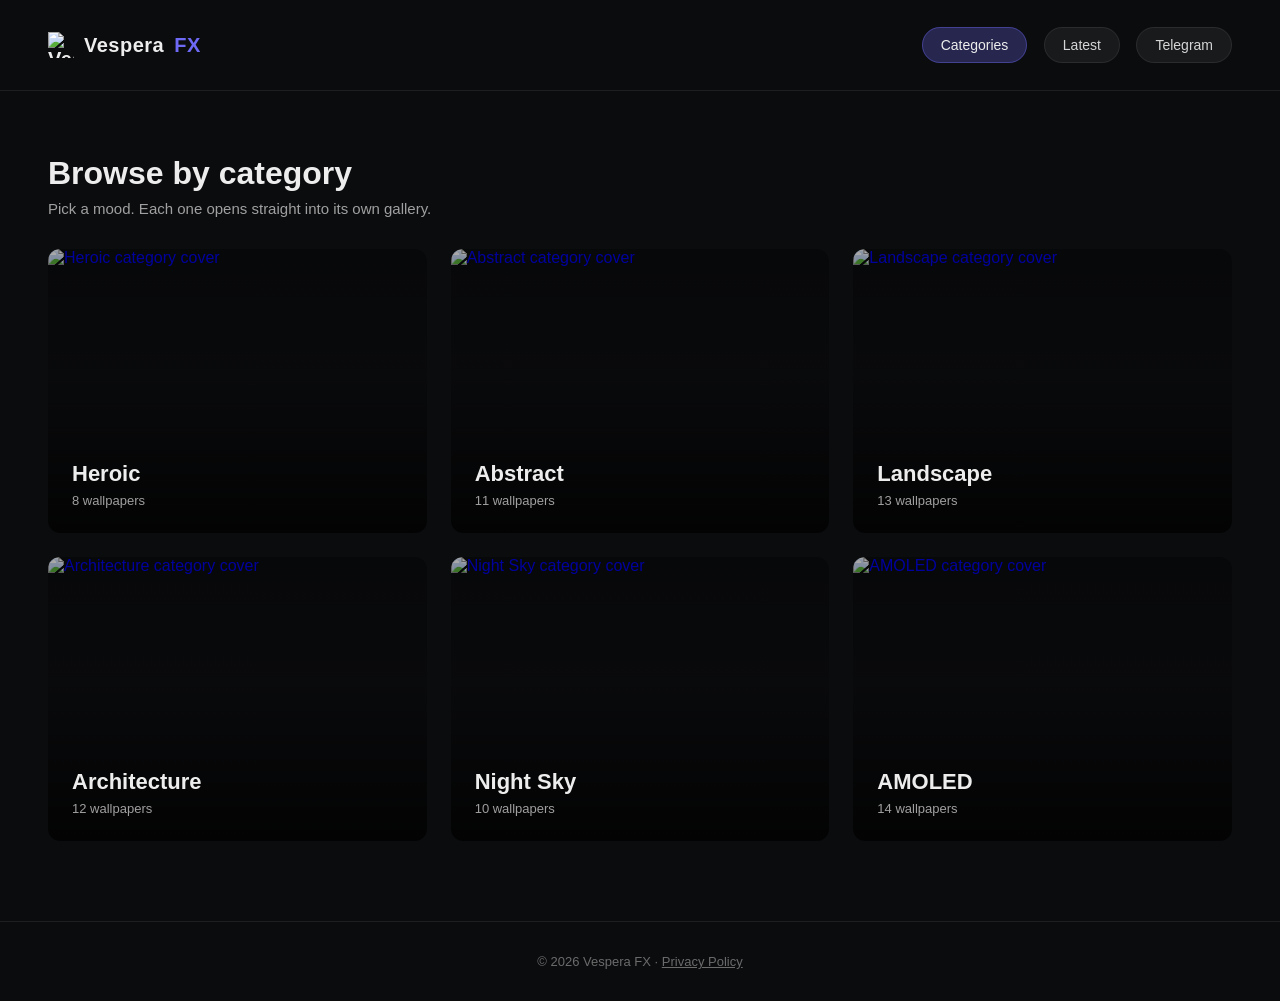
==== categories.html @ 29bd3b5e "Improve lightbox accessibility and keyboard support" ====
<!DOCTYPE html>
<html lang="en">
<head>
  <meta charset="UTF-8">
  <meta name="viewport" content="width=device-width, initial-scale=1.0">
  <title>Categories — Vespera FX</title>
  <meta name="description" content="Browse Vespera FX wallpaper categories: Abstract, AMOLED, Architecture, Heroic, Landscape, and Night Sky.">
  <link rel="canonical" href="https://vesperalabs.github.io/vespera-fx/categories.html">
  <meta property="og:type" content="website">
  <meta property="og:site_name" content="Vespera FX">
  <meta property="og:title" content="Wallpaper Categories — Vespera FX">
  <meta property="og:description" content="Browse dark and minimal wallpapers by mood and category.">
  <meta property="og:url" content="https://vesperalabs.github.io/vespera-fx/categories.html">
  <meta property="og:image" content="https://vesperalabs.github.io/vespera-fx/images/nightsky-crescent-moon.jpg">
  <meta property="og:image:alt" content="Veiled Crescent wallpaper: a crescent moon partially eclipsed by drifting storm clouds">
  <meta name="twitter:card" content="summary">
  <meta name="twitter:title" content="Wallpaper Categories — Vespera FX">
  <meta name="twitter:description" content="Browse dark and minimal wallpapers by mood and category.">
  <meta name="twitter:image" content="https://vesperalabs.github.io/vespera-fx/images/nightsky-crescent-moon.jpg">
  <link rel="icon" type="image/png" href="logo.png">
  <link rel="stylesheet" href="styles.css?v=7">
</head>

<body>

  <header>
    <div class="logo"><img src="logo.png" alt="Vespera FX logo" class="logo-icon">Vespera<span>FX</span></div>
    <nav>
      <a href="categories.html" class="active">Categories</a>
      <a href="index.html">Latest</a>
      <a href="https://t.me/VesperaLabs" target="_blank" rel="noopener">Telegram</a>
    </nav>
  </header>

  <section class="page-heading">
    <h1>Browse by category</h1>
    <p>Pick a mood. Each one opens straight into its own gallery.</p>
  </section>

  <!-- This is now a picker: 3 tiles, 3 clicks, no scrolling through everything at once. -->
  <section class="category-grid">

    <a href="category-heroic.html" class="category-tile">
      <img src="images/thumbs/hero-caped-silhouette.jpg" alt="Heroic category cover" loading="lazy">
      <div class="category-tile-text">
        <h3>Heroic</h3>
        <span>8 wallpapers</span>
      </div>
    </a>

    <a href="category-abstract.html" class="category-tile">
      <img src="images/thumbs/glass-orb.jpg" alt="Abstract category cover" loading="lazy">
      <div class="category-tile-text">
        <h3>Abstract</h3>
        <span>11 wallpapers</span>
      </div>
    </a>

    <a href="category-landscape.html" class="category-tile">
      <img src="images/thumbs/ocean-horizon.jpg" alt="Landscape category cover" loading="lazy">
      <div class="category-tile-text">
        <h3>Landscape</h3>
        <span>13 wallpapers</span>
      </div>
    </a>

    <a href="category-architecture.html" class="category-tile">
      <img src="images/thumbs/spiral-staircase.jpg" alt="Architecture category cover" loading="lazy">
      <div class="category-tile-text">
        <h3>Architecture</h3>
        <span>12 wallpapers</span>
      </div>
    </a>

    <a href="category-nightsky.html" class="category-tile">
      <img src="images/thumbs/crescent-moon.jpg" alt="Night Sky category cover" loading="lazy">
      <div class="category-tile-text">
        <h3>Night Sky</h3>
        <span>10 wallpapers</span>
      </div>
    </a>

    <a href="category-amoled.html" class="category-tile">
      <img src="images/thumbs/amoled-orbit.jpg" alt="AMOLED category cover" loading="lazy">
      <div class="category-tile-text">
        <h3>AMOLED</h3>
        <span>14 wallpapers</span>
      </div>
    </a>

  </section>

  <footer style="text-align: center; padding: 32px 20px; border-top: 1px solid #1E1F22; color: #6B6B6B; font-size: 13px;">
    &copy; 2026 Vespera FX &middot; <a href="privacy.html" style="color: #6B6B6B;">Privacy Policy</a>
  </footer>
</body>
</html>
---- styles.css ----
/* This is CSS: it controls how things LOOK. HTML controls WHAT exists, CSS controls HOW it appears. */
/* This file is now shared by every page on the site - edit it once, every page updates. */

* {
  margin: 0;
  padding: 0;
  box-sizing: border-box;
  /* This resets every element to have no default spacing, so we control it ourselves */
}

body {
  background: #0B0C0E;
  color: #EDEDED;
  font-family: 'Helvetica Neue', Arial, sans-serif;
}

body.lightbox-open {
  overflow: hidden;
}

header {
  padding: 32px 48px;
  display: flex;
  justify-content: space-between;
  align-items: center;
  border-bottom: 1px solid #1E1F22;
}

.logo {
  font-size: 20px;
  font-weight: 600;
  letter-spacing: 0.5px;
  display: flex;
  align-items: center;
  gap: 10px;
}

.logo-icon {
  width: 26px;
  height: 26px;
  display: block;
}

.logo span {
  color: #6E6AF6;
  /* A single accent color used sparingly, on purpose */
}

nav a {
  color: #D5D5D5;
  text-decoration: none;
  margin-left: 12px;
  font-size: 14px;
  padding: 9px 18px;
  border-radius: 20px;
  background: rgba(255, 255, 255, 0.06);
  border: 1px solid rgba(255, 255, 255, 0.08);
  transition: background 0.2s ease, color 0.2s ease;
}

nav a:hover {
  background: rgba(110, 106, 246, 0.18);
  color: #EDEDED;
}

nav a.active {
  color: #EDEDED;
  background: rgba(110, 106, 246, 0.28);
  border-color: rgba(110, 106, 246, 0.4);
  /* Highlights whichever page you're currently on */
}

.hero {
  padding: 96px 48px 64px;
  max-width: 640px;
}

.hero h1 {
  font-size: 48px;
  line-height: 1.15;
  font-weight: 700;
  margin-bottom: 16px;
}

.hero p {
  color: #A0A0A0;
  font-size: 17px;
  line-height: 1.6;
}

.search-bar {
  padding: 0 48px 32px;
}

.search-bar input {
  width: 100%;
  max-width: 480px;
  background: #16171A;
  border: 1px solid #2A2B2E;
  border-radius: 8px;
  padding: 12px 16px;
  font-size: 15px;
  color: #EDEDED;
  font-family: inherit;
  outline: none;
  transition: border-color 0.15s ease;
}

.search-bar input::placeholder {
  color: #6B6C70;
}

.search-bar input:focus {
  border-color: #6E6AF6;
}

.no-results {
  display: none;
  padding: 0 48px 48px;
  color: #A0A0A0;
  font-size: 15px;
}

.page-heading {
  padding: 64px 48px 32px;
}

.page-heading h1 {
  font-size: 32px;
  margin-bottom: 8px;
}

.page-heading p {
  color: #A0A0A0;
  font-size: 15px;
}

.category-label {
  padding: 0 48px;
  font-size: 13px;
  color: #6E6AF6;
  text-transform: uppercase;
  letter-spacing: 1px;
  margin-bottom: 16px;
  margin-top: 40px;
}

/* --- Category picker tiles (the categories.html hub page) --- */

.category-grid {
  display: grid;
  grid-template-columns: repeat(auto-fill, minmax(280px, 1fr));
  gap: 24px;
  padding: 0 48px 80px;
}

.category-tile {
  position: relative;
  aspect-ratio: 4 / 3;
  border-radius: 12px;
  overflow: hidden;
  text-decoration: none;
  display: block;
  cursor: pointer;
}

.category-tile img {
  width: 100%;
  height: 100%;
  object-fit: cover;
  transition: transform 0.3s ease;
}

.category-tile:hover img {
  transform: scale(1.05);
}

.category-tile::after {
  content: "";
  position: absolute;
  inset: 0;
  background: linear-gradient(to top, rgba(0,0,0,0.75) 0%, rgba(0,0,0,0.2) 55%, rgba(0,0,0,0.35) 100%);
  /* Darkens the whole tile evenly so white text is readable no matter what the cover image looks like */
}

.category-tile-text {
  position: absolute;
  bottom: 0;
  left: 0;
  right: 0;
  padding: 24px;
  z-index: 1;
}

.category-tile-text h3 {
  font-size: 22px;
  color: #EDEDED;
  margin-bottom: 4px;
}

.category-tile-text span {
  font-size: 13px;
  color: #A0A0A0;
}

.breadcrumb {
  padding: 0 48px;
  margin-top: 24px;
}

.breadcrumb a {
  color: #A0A0A0;
  text-decoration: none;
  font-size: 14px;
}

.breadcrumb a:hover {
  color: #EDEDED;
}

.grid {
  display: grid;
  grid-template-columns: repeat(auto-fill, minmax(260px, 1fr));
  gap: 20px;
  padding: 0 48px 80px;
  /* auto-fill + minmax means the grid rearranges itself on any screen size */
}

.card {
  aspect-ratio: 9 / 16;
  border-radius: 10px;
  position: relative;
  overflow: hidden;
  /* overflow: hidden makes sure the image respects the rounded corners instead of poking out square */
}

.card img {
  width: 100%;
  height: 100%;
  object-fit: cover;
  display: block;
  /* object-fit: cover crops the image to fill the card without stretching or squishing it */
  transition: transform 0.3s ease;
}

.card:hover img {
  transform: scale(1.04);
  /* A tiny zoom on hover - a small, deliberate touch instead of a flashy effect */
}

.card .label {
  position: absolute;
  bottom: 0;
  left: 0;
  right: 0;
  padding: 16px;
  font-size: 13px;
  color: #EDEDED;
  background: linear-gradient(to top, rgba(0,0,0,0.65), transparent);
  /* This gradient overlay is what makes white text readable over ANY image, dark or light */
}

.card {
  cursor: pointer;
  /* Signals to the visitor that clicking this does something */
}

.card:focus-visible,
.lightbox-close:focus-visible,
.lightbox-download:focus-visible {
  outline: 3px solid #A9A6FF;
  outline-offset: 3px;
}

/* --- Lightbox: the full-screen viewer that appears when you click a card --- */

.lightbox {
  display: none;
  /* Hidden by default. JavaScript adds the "open" class to reveal it. */
  position: fixed;
  inset: 0;
  /* inset: 0 is shorthand for top/right/bottom/left: 0 - covers the whole screen */
  background: rgba(5, 5, 8, 0.92);
  z-index: 100;
  flex-direction: column;
  align-items: center;
  justify-content: center;
  gap: 20px;
  padding: 40px;
}

.lightbox.open {
  display: flex;
  /* This is the only rule that matters for showing/hiding - JS just toggles this class */
}

.lightbox-image {
  max-width: 90vw;
  max-height: 75vh;
  object-fit: contain;
  border-radius: 8px;
}

.lightbox-download {
  background: #6E6AF6;
  color: #EDEDED;
  text-decoration: none;
  padding: 12px 28px;
  border-radius: 6px;
  font-size: 14px;
  font-weight: 600;
}

.lightbox-close {
  position: absolute;
  top: 24px;
  right: 32px;
  background: none;
  border: none;
  color: #EDEDED;
  font-size: 32px;
  cursor: pointer;
  line-height: 1;
}

.lightbox-info {
  text-align: center;
}

.lightbox-info h3 {
  font-size: 18px;
  color: #EDEDED;
  margin-bottom: 4px;
}

.lightbox-info .meta {
  font-size: 13px;
  color: #A0A0A0;
  /* Shows "1152 x 896 · 461 KB" style details, pulled from each image's real file data */
}

/* --- Mobile adjustments: everything above was sized for desktop. --- */
/* This block only applies below 600px wide, i.e. phones. */
@media (max-width: 600px) {

  header {
    flex-direction: column;
    align-items: flex-start;
    gap: 14px;
    padding: 18px 20px;
  }

  nav {
    display: flex;
    width: 100%;
    gap: 8px;
  }

  nav a {
    flex: 1;
    text-align: center;
    margin-left: 0;
    padding: 9px 8px;
    font-size: 13px;
  }

  .logo {
    font-size: 18px;
  }

  .logo-icon {
    width: 20px;
    height: 20px;
  }

  nav a {
    font-size: 13px;
    padding: 7px 14px;
    margin-left: 8px;
  }

  .hero {
    padding: 48px 20px 40px;
  }

  .hero h1 {
    font-size: 32px;
    /* Was 48px - too large for a narrow screen, wraps awkwardly and crowds the caption below it */
  }

  .hero p {
    font-size: 15px;
  }

  .page-heading {
    padding: 40px 20px 24px;
  }

  .page-heading h1 {
    font-size: 26px;
  }

  .search-bar {
    padding: 0 20px 24px;
  }

  .search-bar input {
    max-width: 100%;
  }

  .no-results {
    padding: 0 20px 40px;
  }

  .grid, .category-grid {
    padding: 0 20px 48px;
    gap: 14px;
  }

  .grid {
    grid-template-columns: repeat(2, 1fr);
    /* Overrides the desktop auto-fill rule, which was collapsing to 1 column
       on narrow screens since nothing fit its 260px minimum - that's what
       caused the "one wallpaper per screen, scroll like reels" feel. */
    gap: 10px;
  }

  .card .label {
    font-size: 12px;
    padding: 10px;
  }

  .category-label {
    padding: 0 20px;
  }

  .breadcrumb {
    padding: 0 20px;
  }
}
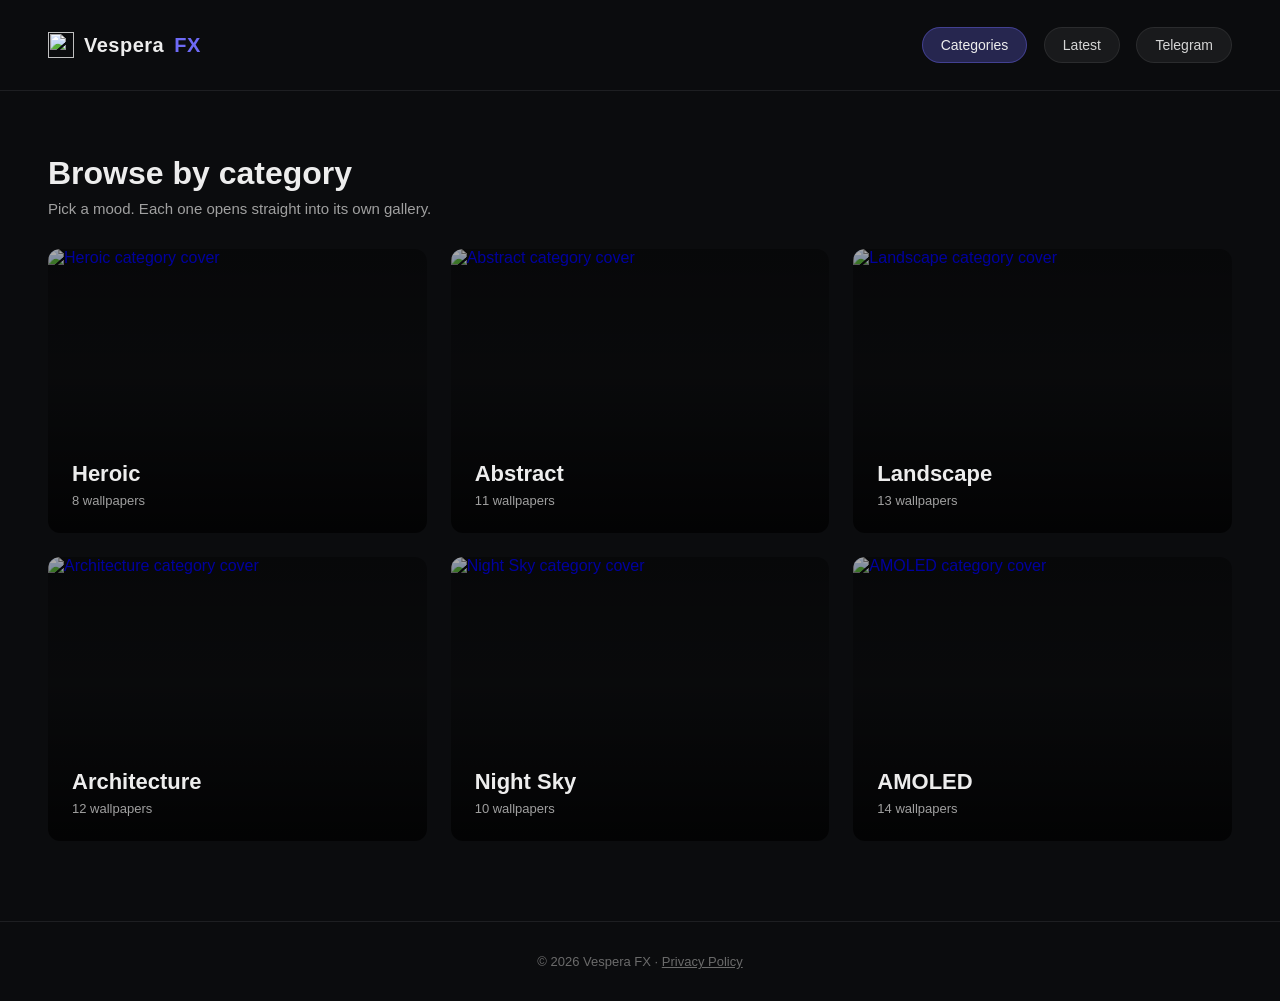
==== commit 5798781d: "Refactor header logo links, extract shared footer/privacy styles, and update project docs" ====
--- a/categories.html
+++ b/categories.html
@@ -18,13 +18,13 @@
   <meta name="twitter:description" content="Browse dark and minimal wallpapers by mood and category.">
   <meta name="twitter:image" content="https://vesperalabs.github.io/vespera-fx/images/nightsky-crescent-moon.jpg">
   <link rel="icon" type="image/png" href="logo.png">
-  <link rel="stylesheet" href="styles.css?v=7">
+  <link rel="stylesheet" href="styles.css?v=9">
 </head>
 
 <body>
 
   <header>
-    <div class="logo"><img src="logo.png" alt="Vespera FX logo" class="logo-icon">Vespera<span>FX</span></div>
+    <a class="logo" href="index.html" aria-label="Vespera FX home"><img src="logo.png" alt="" class="logo-icon">Vespera<span>FX</span></a>
     <nav>
       <a href="categories.html" class="active">Categories</a>
       <a href="index.html">Latest</a>
@@ -90,8 +90,8 @@
 
   </section>
 
-  <footer style="text-align: center; padding: 32px 20px; border-top: 1px solid #1E1F22; color: #6B6B6B; font-size: 13px;">
-    &copy; 2026 Vespera FX &middot; <a href="privacy.html" style="color: #6B6B6B;">Privacy Policy</a>
+  <footer class="site-footer">
+    &copy; 2026 Vespera FX &middot; <a href="privacy.html">Privacy Policy</a>
   </footer>
 </body>
 </html>
--- a/styles.css
+++ b/styles.css
@@ -27,6 +27,8 @@
 }
 
 .logo {
+  color: #EDEDED;
+  text-decoration: none;
   font-size: 20px;
   font-weight: 600;
   letter-spacing: 0.5px;
@@ -263,6 +265,44 @@
 .card {
   cursor: pointer;
   /* Signals to the visitor that clicking this does something */
+}
+
+.site-footer {
+  border-top: 1px solid #1E1F22;
+  color: #6B6B6B;
+  font-size: 13px;
+  padding: 32px 20px;
+  text-align: center;
+}
+
+.site-footer a {
+  color: inherit;
+}
+
+.privacy-heading {
+  max-width: 720px;
+}
+
+.privacy-content {
+  color: #C5C5C5;
+  font-size: 15px;
+  line-height: 1.7;
+  max-width: 720px;
+  padding: 0 48px 80px;
+}
+
+.privacy-content h2 {
+  color: #EDEDED;
+  font-size: 18px;
+  margin: 32px 0 12px;
+}
+
+.privacy-content p {
+  margin-bottom: 16px;
+}
+
+.privacy-content .privacy-intro {
+  margin-bottom: 24px;
 }
 
 .card:focus-visible,
@@ -339,8 +379,50 @@
   /* Shows "1152 x 896 · 461 KB" style details, pulled from each image's real file data */
 }
 
-/* --- Mobile adjustments: everything above was sized for desktop. --- */
-/* This block only applies below 600px wide, i.e. phones. */
+/* --- Tablet adjustments: keep galleries comfortably two-column between
+   phone and desktop sizes instead of briefly dropping to one huge card. --- */
+@media (min-width: 601px) and (max-width: 800px) {
+
+  header {
+    padding: 24px 32px;
+  }
+
+  .hero {
+    padding: 64px 32px 48px;
+  }
+
+  .hero h1 {
+    font-size: 40px;
+  }
+
+  .page-heading {
+    padding: 48px 32px 28px;
+  }
+
+  .search-bar {
+    padding: 0 32px 28px;
+  }
+
+  .no-results {
+    padding: 0 32px 48px;
+  }
+
+  .category-label,
+  .breadcrumb {
+    padding-left: 32px;
+    padding-right: 32px;
+  }
+
+  .grid,
+  .category-grid {
+    grid-template-columns: repeat(2, minmax(0, 1fr));
+    gap: 16px;
+    padding-left: 32px;
+    padding-right: 32px;
+  }
+}
+
+/* --- Phone adjustments: everything above was sized for larger screens. --- */
 @media (max-width: 600px) {
 
   header {
@@ -373,12 +455,6 @@
     height: 20px;
   }
 
-  nav a {
-    font-size: 13px;
-    padding: 7px 14px;
-    margin-left: 8px;
-  }
-
   .hero {
     padding: 48px 20px 40px;
   }
@@ -437,4 +513,23 @@
   .breadcrumb {
     padding: 0 20px;
   }
-}
+
+  .lightbox {
+    gap: 16px;
+    padding: 24px 20px;
+  }
+
+  .lightbox-image {
+    max-width: 100%;
+    max-height: 68vh;
+  }
+
+  .lightbox-close {
+    top: 16px;
+    right: 20px;
+  }
+
+  .privacy-content {
+    padding: 0 20px 48px;
+  }
+}
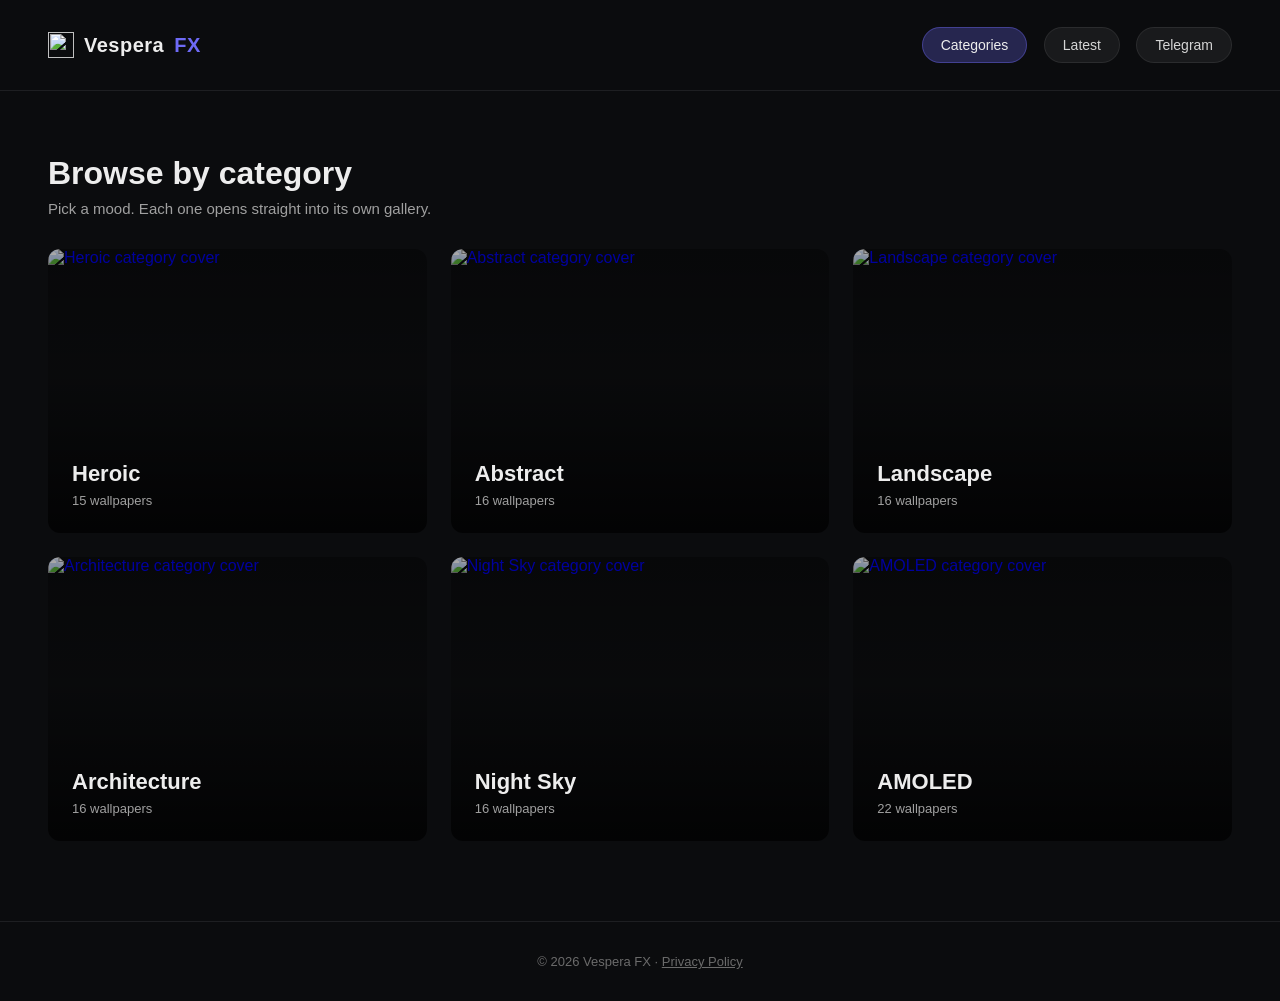
==== commit 24c7cbf4: "Update gallery feeds and categories for all 33 new wallpapers" ====
--- a/categories.html
+++ b/categories.html
@@ -44,7 +44,7 @@
       <img src="images/thumbs/hero-caped-silhouette.jpg" alt="Heroic category cover" loading="lazy">
       <div class="category-tile-text">
         <h3>Heroic</h3>
-        <span>8 wallpapers</span>
+        <span>15 wallpapers</span>
       </div>
     </a>
 
@@ -52,7 +52,7 @@
       <img src="images/thumbs/glass-orb.jpg" alt="Abstract category cover" loading="lazy">
       <div class="category-tile-text">
         <h3>Abstract</h3>
-        <span>11 wallpapers</span>
+        <span>16 wallpapers</span>
       </div>
     </a>
 
@@ -60,7 +60,7 @@
       <img src="images/thumbs/ocean-horizon.jpg" alt="Landscape category cover" loading="lazy">
       <div class="category-tile-text">
         <h3>Landscape</h3>
-        <span>13 wallpapers</span>
+        <span>16 wallpapers</span>
       </div>
     </a>
 
@@ -68,7 +68,7 @@
       <img src="images/thumbs/spiral-staircase.jpg" alt="Architecture category cover" loading="lazy">
       <div class="category-tile-text">
         <h3>Architecture</h3>
-        <span>12 wallpapers</span>
+        <span>16 wallpapers</span>
       </div>
     </a>
 
@@ -76,7 +76,7 @@
       <img src="images/thumbs/crescent-moon.jpg" alt="Night Sky category cover" loading="lazy">
       <div class="category-tile-text">
         <h3>Night Sky</h3>
-        <span>10 wallpapers</span>
+        <span>16 wallpapers</span>
       </div>
     </a>
 
@@ -84,7 +84,7 @@
       <img src="images/thumbs/amoled-orbit.jpg" alt="AMOLED category cover" loading="lazy">
       <div class="category-tile-text">
         <h3>AMOLED</h3>
-        <span>14 wallpapers</span>
+        <span>22 wallpapers</span>
       </div>
     </a>
 
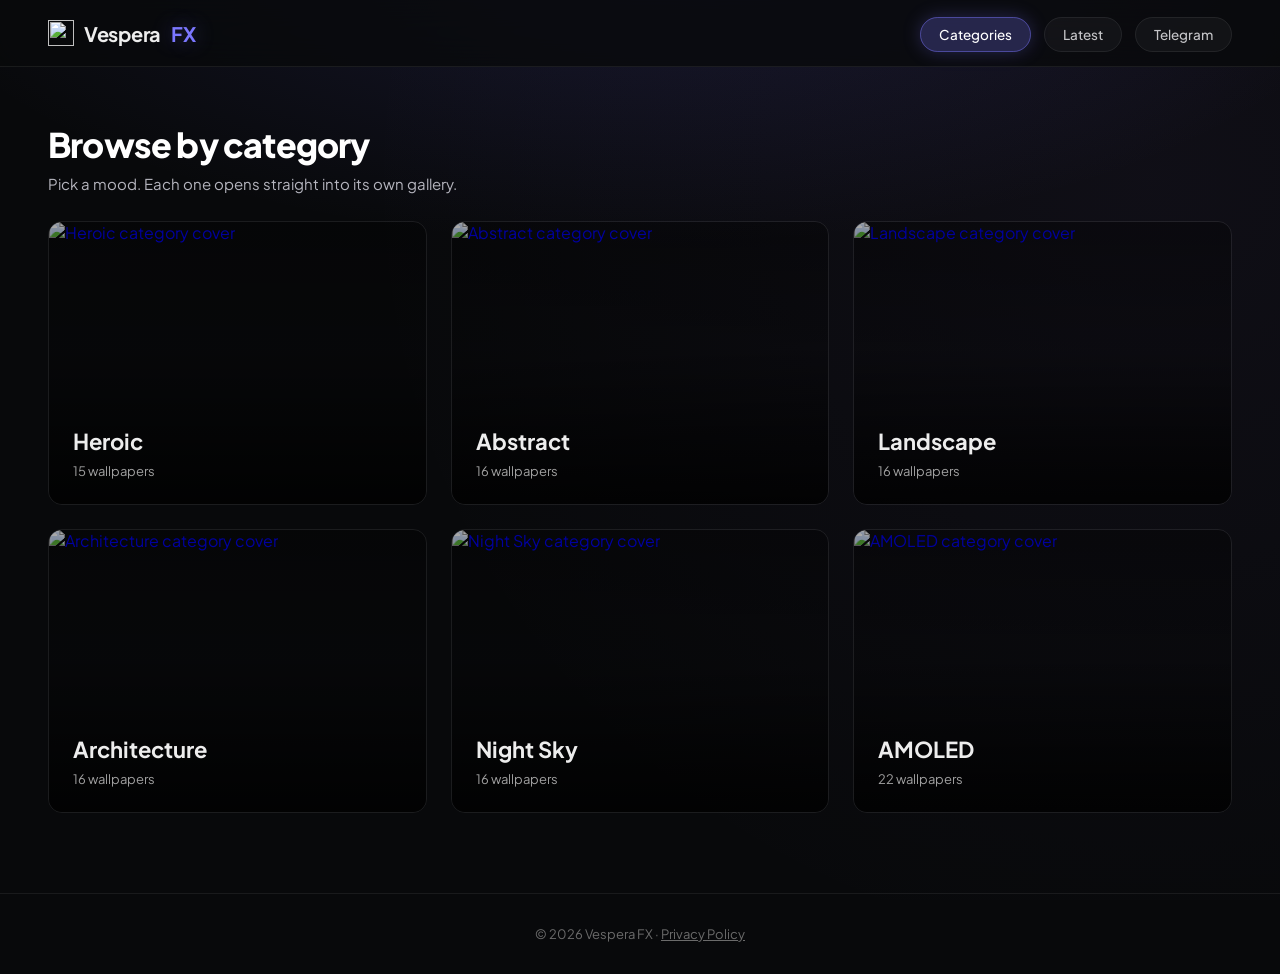
==== commit 2bb4ac00: "Upgrade typography to Plus Jakarta Sans, add ambient glow, and polish sticky header" ====
--- a/categories.html
+++ b/categories.html
@@ -18,7 +18,9 @@
   <meta name="twitter:description" content="Browse dark and minimal wallpapers by mood and category.">
   <meta name="twitter:image" content="https://vesperalabs.github.io/vespera-fx/images/nightsky-crescent-moon.jpg">
   <link rel="icon" type="image/png" href="logo.png">
-  <link rel="stylesheet" href="styles.css?v=9">
+  <link rel="preconnect" href="https://fonts.googleapis.com">
+  <link rel="preconnect" href="https://fonts.gstatic.com" crossorigin>
+  <link rel="stylesheet" href="styles.css?v=11">
 </head>
 
 <body>
--- a/styles.css
+++ b/styles.css
@@ -1,3 +1,5 @@
+@import url('https://fonts.googleapis.com/css2?family=Plus+Jakarta+Sans:wght@400;500;600;700;800&display=swap');
+
 /* This is CSS: it controls how things LOOK. HTML controls WHAT exists, CSS controls HOW it appears. */
 /* This file is now shared by every page on the site - edit it once, every page updates. */
 
@@ -5,13 +7,19 @@
   margin: 0;
   padding: 0;
   box-sizing: border-box;
-  /* This resets every element to have no default spacing, so we control it ourselves */
 }
 
 body {
-  background: #0B0C0E;
-  color: #EDEDED;
-  font-family: 'Helvetica Neue', Arial, sans-serif;
+  background-color: #08090B;
+  background-image: 
+    radial-gradient(ellipse 80% 50% at 50% -10%, rgba(110, 106, 246, 0.16), transparent 75%),
+    radial-gradient(circle 800px at 90% 20%, rgba(158, 119, 237, 0.05), transparent);
+  background-attachment: fixed;
+  color: #EDEDED;
+  font-family: 'Plus Jakarta Sans', -apple-system, BlinkMacSystemFont, 'Segoe UI', Roboto, sans-serif;
+  -webkit-font-smoothing: antialiased;
+  -moz-osx-font-smoothing: grayscale;
+  min-height: 100vh;
 }
 
 body.lightbox-open {
@@ -19,22 +27,34 @@
 }
 
 header {
-  padding: 32px 48px;
+  position: sticky;
+  top: 0;
+  z-index: 100;
+  padding: 20px 48px;
   display: flex;
   justify-content: space-between;
   align-items: center;
-  border-bottom: 1px solid #1E1F22;
+  background: rgba(8, 9, 11, 0.78);
+  backdrop-filter: blur(20px);
+  -webkit-backdrop-filter: blur(20px);
+  border-bottom: 1px solid rgba(255, 255, 255, 0.07);
+  transition: all 0.25s ease;
 }
 
 .logo {
   color: #EDEDED;
   text-decoration: none;
   font-size: 20px;
-  font-weight: 600;
-  letter-spacing: 0.5px;
+  font-weight: 700;
+  letter-spacing: -0.3px;
   display: flex;
   align-items: center;
   gap: 10px;
+  transition: opacity 0.2s ease;
+}
+
+.logo:hover {
+  opacity: 0.9;
 }
 
 .logo-icon {
@@ -44,68 +64,95 @@
 }
 
 .logo span {
-  color: #6E6AF6;
-  /* A single accent color used sparingly, on purpose */
+  color: #7B77FF;
+  text-shadow: 0 0 20px rgba(123, 119, 255, 0.45);
 }
 
 nav a {
-  color: #D5D5D5;
+  color: #C5C5C8;
   text-decoration: none;
-  margin-left: 12px;
-  font-size: 14px;
-  padding: 9px 18px;
-  border-radius: 20px;
-  background: rgba(255, 255, 255, 0.06);
-  border: 1px solid rgba(255, 255, 255, 0.08);
-  transition: background 0.2s ease, color 0.2s ease;
+  margin-left: 10px;
+  font-size: 13.5px;
+  font-weight: 500;
+  padding: 8px 18px;
+  border-radius: 9999px;
+  background: rgba(255, 255, 255, 0.04);
+  border: 1px solid rgba(255, 255, 255, 0.07);
+  backdrop-filter: blur(8px);
+  -webkit-backdrop-filter: blur(8px);
+  transition: all 0.2s cubic-bezier(0.16, 1, 0.3, 1);
 }
 
 nav a:hover {
-  background: rgba(110, 106, 246, 0.18);
-  color: #EDEDED;
+  background: rgba(123, 119, 255, 0.16);
+  border-color: rgba(123, 119, 255, 0.35);
+  color: #FFFFFF;
+  box-shadow: 0 0 16px rgba(123, 119, 255, 0.2);
+  transform: translateY(-1px);
 }
 
 nav a.active {
-  color: #EDEDED;
-  background: rgba(110, 106, 246, 0.28);
-  border-color: rgba(110, 106, 246, 0.4);
-  /* Highlights whichever page you're currently on */
+  color: #FFFFFF;
+  background: rgba(123, 119, 255, 0.25);
+  border-color: rgba(123, 119, 255, 0.45);
+  box-shadow: 0 0 18px rgba(123, 119, 255, 0.25);
 }
 
 .hero {
-  padding: 96px 48px 64px;
-  max-width: 640px;
+  padding: 84px 48px 56px;
+  max-width: 680px;
+  position: relative;
+}
+
+.hero-badge {
+  display: inline-flex;
+  align-items: center;
+  gap: 6px;
+  padding: 5px 13px;
+  font-size: 12px;
+  font-weight: 600;
+  letter-spacing: 0.2px;
+  color: #A5A1FF;
+  background: rgba(123, 119, 255, 0.1);
+  border: 1px solid rgba(123, 119, 255, 0.25);
+  border-radius: 9999px;
+  margin-bottom: 20px;
 }
 
 .hero h1 {
-  font-size: 48px;
-  line-height: 1.15;
-  font-weight: 700;
+  font-size: 50px;
+  line-height: 1.12;
+  font-weight: 800;
+  letter-spacing: -1.2px;
   margin-bottom: 16px;
+  color: #FFFFFF;
 }
 
 .hero p {
-  color: #A0A0A0;
+  color: #B5B5BE;
   font-size: 17px;
-  line-height: 1.6;
+  line-height: 1.65;
+  font-weight: 400;
 }
 
 .search-bar {
-  padding: 0 48px 32px;
+  padding: 0 48px 36px;
 }
 
 .search-bar input {
   width: 100%;
   max-width: 480px;
-  background: #16171A;
-  border: 1px solid #2A2B2E;
-  border-radius: 8px;
-  padding: 12px 16px;
-  font-size: 15px;
+  background: rgba(22, 23, 26, 0.7);
+  border: 1px solid rgba(255, 255, 255, 0.1);
+  border-radius: 12px;
+  padding: 13px 18px;
+  font-size: 14.5px;
   color: #EDEDED;
   font-family: inherit;
   outline: none;
-  transition: border-color 0.15s ease;
+  backdrop-filter: blur(8px);
+  -webkit-backdrop-filter: blur(8px);
+  transition: all 0.2s ease;
 }
 
 .search-bar input::placeholder {
@@ -113,7 +160,9 @@
 }
 
 .search-bar input:focus {
-  border-color: #6E6AF6;
+  border-color: #7B77FF;
+  box-shadow: 0 0 0 3px rgba(123, 119, 255, 0.25);
+  background: rgba(25, 26, 30, 0.9);
 }
 
 .no-results {
@@ -124,25 +173,29 @@
 }
 
 .page-heading {
-  padding: 64px 48px 32px;
+  padding: 56px 48px 28px;
 }
 
 .page-heading h1 {
-  font-size: 32px;
+  font-size: 34px;
+  font-weight: 800;
+  letter-spacing: -0.8px;
   margin-bottom: 8px;
+  color: #FFFFFF;
 }
 
 .page-heading p {
-  color: #A0A0A0;
+  color: #B5B5BE;
   font-size: 15px;
 }
 
 .category-label {
   padding: 0 48px;
   font-size: 13px;
-  color: #6E6AF6;
+  color: #7B77FF;
   text-transform: uppercase;
   letter-spacing: 1px;
+  font-weight: 600;
   margin-bottom: 16px;
   margin-top: 40px;
 }
@@ -159,18 +212,26 @@
 .category-tile {
   position: relative;
   aspect-ratio: 4 / 3;
-  border-radius: 12px;
+  border-radius: 14px;
   overflow: hidden;
   text-decoration: none;
   display: block;
   cursor: pointer;
+  border: 1px solid rgba(255, 255, 255, 0.08);
+  transition: transform 0.3s cubic-bezier(0.16, 1, 0.3, 1), box-shadow 0.3s cubic-bezier(0.16, 1, 0.3, 1), border-color 0.3s ease;
+}
+
+.category-tile:hover {
+  transform: translateY(-4px);
+  box-shadow: 0 16px 32px rgba(0, 0, 0, 0.6), 0 0 24px rgba(123, 119, 255, 0.15);
+  border-color: rgba(123, 119, 255, 0.4);
 }
 
 .category-tile img {
   width: 100%;
   height: 100%;
   object-fit: cover;
-  transition: transform 0.3s ease;
+  transition: transform 0.4s ease;
 }
 
 .category-tile:hover img {
@@ -181,8 +242,7 @@
   content: "";
   position: absolute;
   inset: 0;
-  background: linear-gradient(to top, rgba(0,0,0,0.75) 0%, rgba(0,0,0,0.2) 55%, rgba(0,0,0,0.35) 100%);
-  /* Darkens the whole tile evenly so white text is readable no matter what the cover image looks like */
+  background: linear-gradient(to top, rgba(0,0,0,0.8) 0%, rgba(0,0,0,0.2) 55%, rgba(0,0,0,0.35) 100%);
 }
 
 .category-tile-text {
@@ -196,6 +256,7 @@
 
 .category-tile-text h3 {
   font-size: 22px;
+  font-weight: 700;
   color: #EDEDED;
   margin-bottom: 4px;
 }
@@ -214,6 +275,7 @@
   color: #A0A0A0;
   text-decoration: none;
   font-size: 14px;
+  transition: color 0.2s ease;
 }
 
 .breadcrumb a:hover {
@@ -225,15 +287,23 @@
   grid-template-columns: repeat(auto-fill, minmax(260px, 1fr));
   gap: 20px;
   padding: 0 48px 80px;
-  /* auto-fill + minmax means the grid rearranges itself on any screen size */
 }
 
 .card {
   aspect-ratio: 9 / 16;
-  border-radius: 10px;
+  border-radius: 12px;
   position: relative;
   overflow: hidden;
-  /* overflow: hidden makes sure the image respects the rounded corners instead of poking out square */
+  border: 1px solid rgba(255, 255, 255, 0.07);
+  background: #141518;
+  cursor: pointer;
+  transition: transform 0.25s cubic-bezier(0.16, 1, 0.3, 1), box-shadow 0.25s cubic-bezier(0.16, 1, 0.3, 1), border-color 0.25s ease;
+}
+
+.card:hover {
+  transform: translateY(-4px);
+  box-shadow: 0 16px 32px rgba(0, 0, 0, 0.6), 0 0 24px rgba(123, 119, 255, 0.12);
+  border-color: rgba(123, 119, 255, 0.35);
 }
 
 .card img {
@@ -241,13 +311,11 @@
   height: 100%;
   object-fit: cover;
   display: block;
-  /* object-fit: cover crops the image to fill the card without stretching or squishing it */
-  transition: transform 0.3s ease;
+  transition: transform 0.4s cubic-bezier(0.16, 1, 0.3, 1);
 }
 
 .card:hover img {
   transform: scale(1.04);
-  /* A tiny zoom on hover - a small, deliberate touch instead of a flashy effect */
 }
 
 .card .label {
@@ -255,20 +323,17 @@
   bottom: 0;
   left: 0;
   right: 0;
-  padding: 16px;
-  font-size: 13px;
-  color: #EDEDED;
-  background: linear-gradient(to top, rgba(0,0,0,0.65), transparent);
-  /* This gradient overlay is what makes white text readable over ANY image, dark or light */
-}
-
-.card {
-  cursor: pointer;
-  /* Signals to the visitor that clicking this does something */
+  padding: 18px 16px 14px;
+  font-size: 13.5px;
+  font-weight: 500;
+  letter-spacing: 0.1px;
+  color: #EDEDED;
+  background: linear-gradient(to top, rgba(8, 9, 11, 0.85) 0%, rgba(8, 9, 11, 0.4) 60%, transparent 100%);
+  backdrop-filter: blur(2px);
 }
 
 .site-footer {
-  border-top: 1px solid #1E1F22;
+  border-top: 1px solid rgba(255, 255, 255, 0.07);
   color: #6B6B6B;
   font-size: 13px;
   padding: 32px 20px;
@@ -277,6 +342,11 @@
 
 .site-footer a {
   color: inherit;
+  transition: color 0.2s ease;
+}
+
+.site-footer a:hover {
+  color: #EDEDED;
 }
 
 .privacy-heading {
@@ -308,47 +378,64 @@
 .card:focus-visible,
 .lightbox-close:focus-visible,
 .lightbox-download:focus-visible {
-  outline: 3px solid #A9A6FF;
+  outline: 2px solid #7B77FF;
   outline-offset: 3px;
 }
 
-/* --- Lightbox: the full-screen viewer that appears when you click a card --- */
-
 .lightbox {
-  display: none;
-  /* Hidden by default. JavaScript adds the "open" class to reveal it. */
   position: fixed;
   inset: 0;
-  /* inset: 0 is shorthand for top/right/bottom/left: 0 - covers the whole screen */
-  background: rgba(5, 5, 8, 0.92);
-  z-index: 100;
+  background: rgba(0, 0, 0, 0.92);
+  backdrop-filter: blur(12px);
+  -webkit-backdrop-filter: blur(12px);
+  display: flex;
+  align-items: center;
+  justify-content: center;
+  z-index: 1000;
+  opacity: 0;
+  visibility: hidden;
+  transition: opacity 0.25s ease, visibility 0.25s ease;
+}
+
+.lightbox.open {
+  opacity: 1;
+  visibility: visible;
+}
+
+.lightbox-content {
+  display: flex;
   flex-direction: column;
   align-items: center;
-  justify-content: center;
-  gap: 20px;
-  padding: 40px;
-}
-
-.lightbox.open {
-  display: flex;
-  /* This is the only rule that matters for showing/hiding - JS just toggles this class */
-}
-
-.lightbox-image {
+  max-height: 90vh;
+  gap: 16px;
+}
+
+.lightbox-content img {
+  max-height: 72vh;
   max-width: 90vw;
-  max-height: 75vh;
-  object-fit: contain;
-  border-radius: 8px;
+  border-radius: 14px;
+  box-shadow: 0 20px 50px rgba(0,0,0,0.8), 0 0 30px rgba(123, 119, 255, 0.15);
+  border: 1px solid rgba(255, 255, 255, 0.1);
+  display: block;
 }
 
 .lightbox-download {
-  background: #6E6AF6;
-  color: #EDEDED;
+  display: inline-block;
+  background: #7B77FF;
+  color: #FFFFFF;
   text-decoration: none;
-  padding: 12px 28px;
-  border-radius: 6px;
+  padding: 11px 26px;
+  border-radius: 9999px;
   font-size: 14px;
   font-weight: 600;
+  box-shadow: 0 4px 16px rgba(123, 119, 255, 0.35);
+  transition: all 0.2s ease;
+}
+
+.lightbox-download:hover {
+  background: #6863FF;
+  box-shadow: 0 6px 22px rgba(123, 119, 255, 0.5);
+  transform: translateY(-1px);
 }
 
 .lightbox-close {
@@ -361,6 +448,11 @@
   font-size: 32px;
   cursor: pointer;
   line-height: 1;
+  transition: color 0.2s ease;
+}
+
+.lightbox-close:hover {
+  color: #FFFFFF;
 }
 
 .lightbox-info {
@@ -369,6 +461,7 @@
 
 .lightbox-info h3 {
   font-size: 18px;
+  font-weight: 600;
   color: #EDEDED;
   margin-bottom: 4px;
 }
@@ -376,15 +469,11 @@
 .lightbox-info .meta {
   font-size: 13px;
   color: #A0A0A0;
-  /* Shows "1152 x 896 · 461 KB" style details, pulled from each image's real file data */
-}
-
-/* --- Tablet adjustments: keep galleries comfortably two-column between
-   phone and desktop sizes instead of briefly dropping to one huge card. --- */
+}
+
 @media (min-width: 601px) and (max-width: 800px) {
-
   header {
-    padding: 24px 32px;
+    padding: 20px 32px;
   }
 
   .hero {
@@ -422,14 +511,12 @@
   }
 }
 
-/* --- Phone adjustments: everything above was sized for larger screens. --- */
 @media (max-width: 600px) {
-
   header {
     flex-direction: column;
     align-items: flex-start;
     gap: 14px;
-    padding: 18px 20px;
+    padding: 16px 20px;
   }
 
   nav {
@@ -442,7 +529,7 @@
     flex: 1;
     text-align: center;
     margin-left: 0;
-    padding: 9px 8px;
+    padding: 8px 8px;
     font-size: 13px;
   }
 
@@ -451,17 +538,16 @@
   }
 
   .logo-icon {
-    width: 20px;
-    height: 20px;
+    width: 22px;
+    height: 22px;
   }
 
   .hero {
-    padding: 48px 20px 40px;
+    padding: 48px 20px 36px;
   }
 
   .hero h1 {
     font-size: 32px;
-    /* Was 48px - too large for a narrow screen, wraps awkwardly and crowds the caption below it */
   }
 
   .hero p {
@@ -469,59 +555,49 @@
   }
 
   .page-heading {
-    padding: 40px 20px 24px;
+    padding: 36px 20px 24px;
   }
 
   .page-heading h1 {
     font-size: 26px;
   }
 
+  .category-label,
+  .breadcrumb {
+    padding-left: 20px;
+    padding-right: 20px;
+  }
+
   .search-bar {
     padding: 0 20px 24px;
   }
 
-  .search-bar input {
-    max-width: 100%;
-  }
-
   .no-results {
-    padding: 0 20px 40px;
-  }
-
-  .grid, .category-grid {
-    padding: 0 20px 48px;
-    gap: 14px;
-  }
-
-  .grid {
-    grid-template-columns: repeat(2, 1fr);
-    /* Overrides the desktop auto-fill rule, which was collapsing to 1 column
-       on narrow screens since nothing fit its 260px minimum - that's what
-       caused the "one wallpaper per screen, scroll like reels" feel. */
-    gap: 10px;
+    padding: 0 20px 36px;
+  }
+
+  .grid,
+  .category-grid {
+    grid-template-columns: repeat(2, minmax(0, 1fr));
+    gap: 12px;
+    padding: 0 20px 60px;
+  }
+
+  .category-tile-text {
+    padding: 16px;
+  }
+
+  .category-tile-text h3 {
+    font-size: 17px;
   }
 
   .card .label {
-    font-size: 12px;
-    padding: 10px;
-  }
-
-  .category-label {
-    padding: 0 20px;
-  }
-
-  .breadcrumb {
-    padding: 0 20px;
-  }
-
-  .lightbox {
-    gap: 16px;
-    padding: 24px 20px;
-  }
-
-  .lightbox-image {
-    max-width: 100%;
-    max-height: 68vh;
+    padding: 12px 10px;
+    font-size: 11px;
+  }
+
+  .lightbox-content img {
+    max-height: 60vh;
   }
 
   .lightbox-close {
